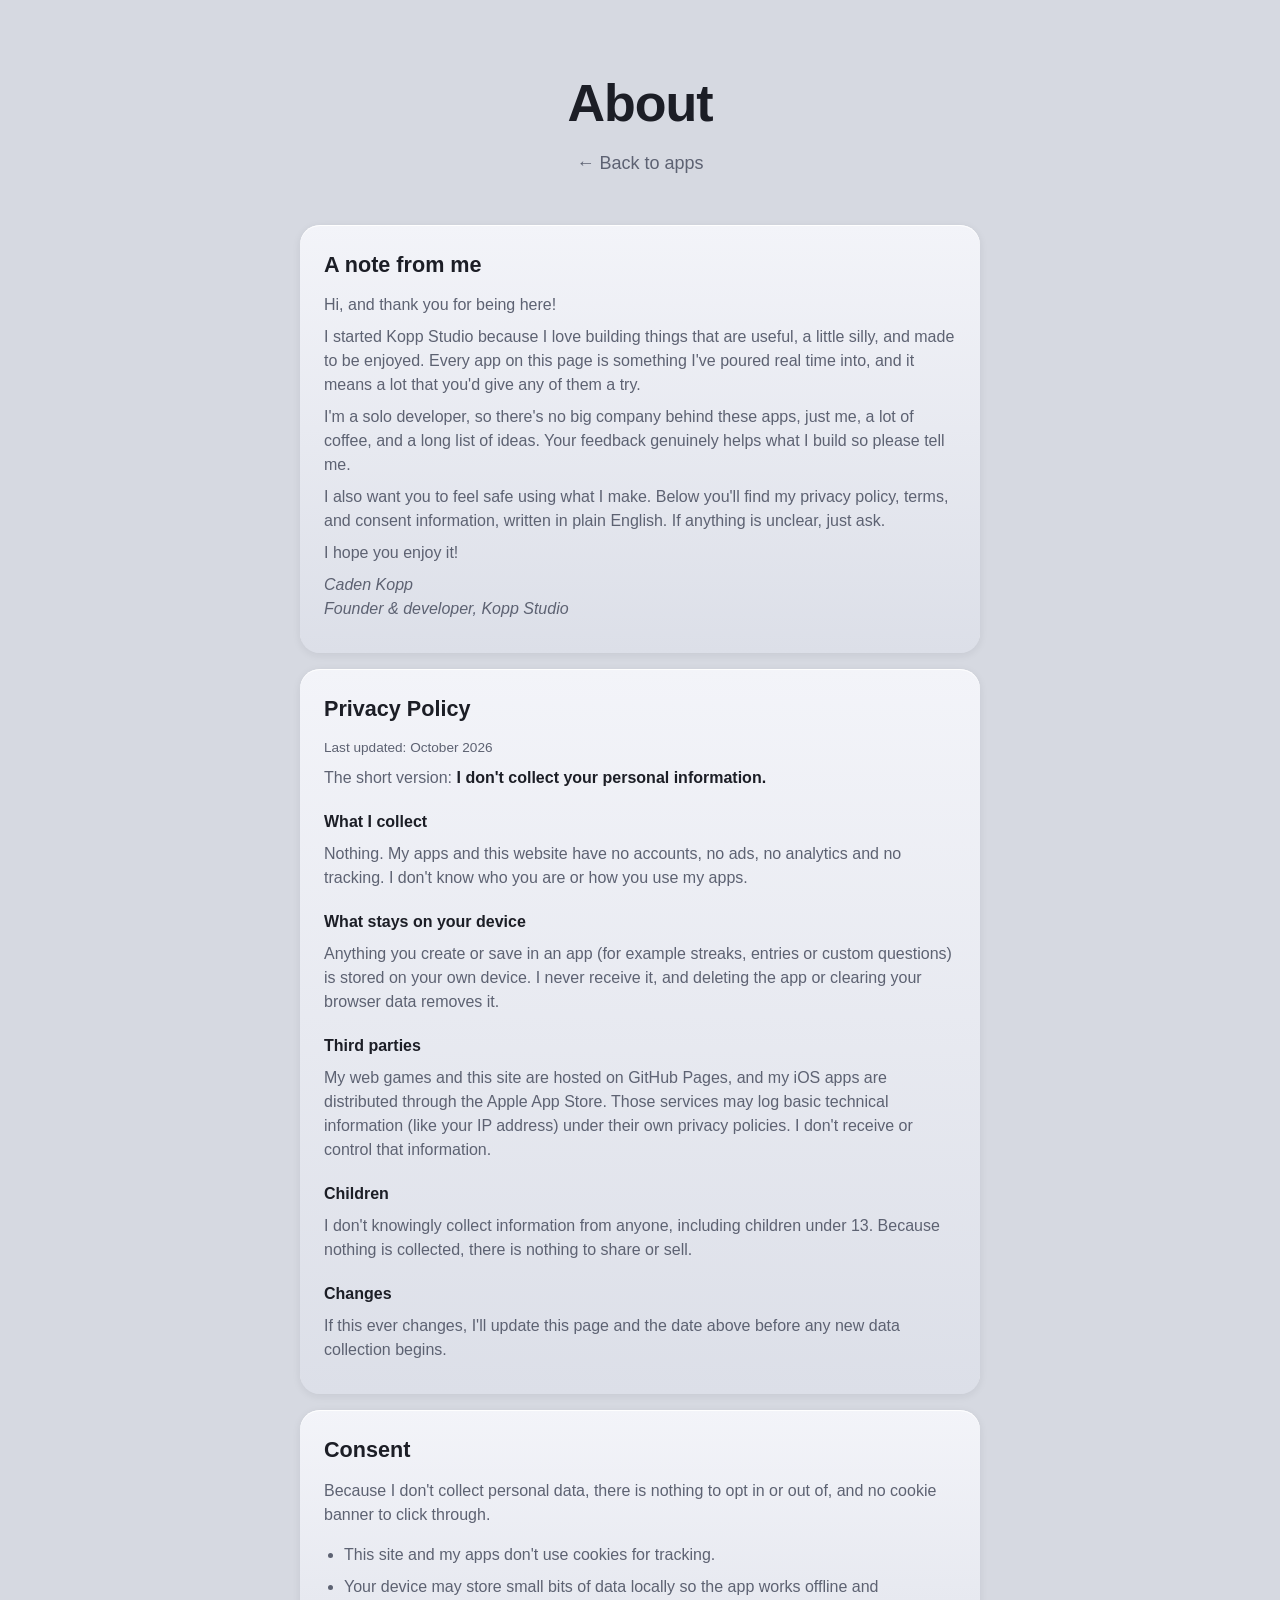
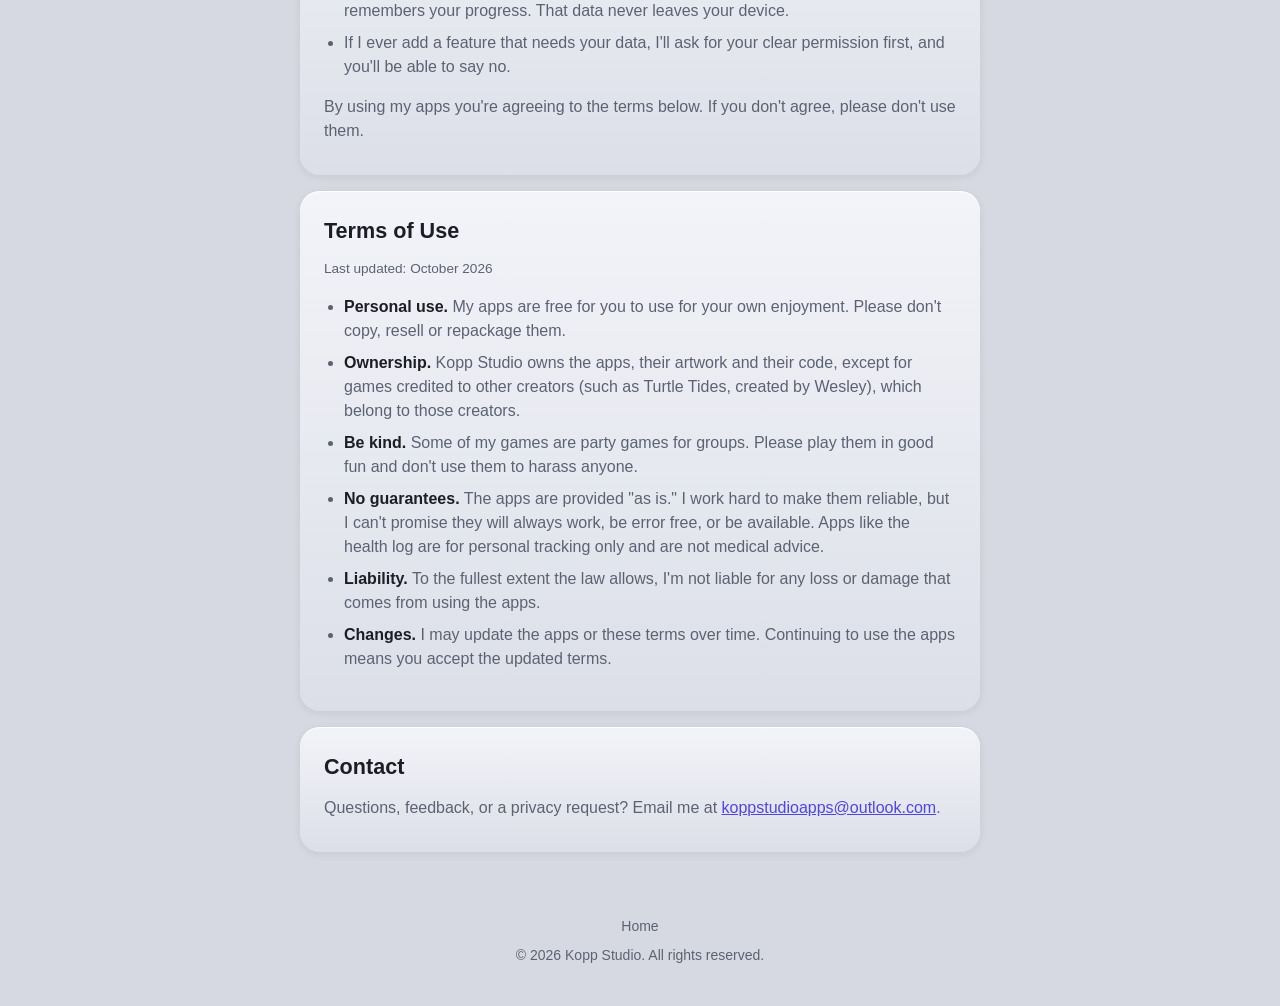
==== about.html @ 85da0cba "Add About page, footer link and copyright Co-Authored-By: Claude Sonnet 5.5 <noreply@anthropic.com>" ====
<!DOCTYPE html>
<html lang="en">
<head>
  <meta charset="utf-8">
  <meta name="viewport" content="width=device-width, initial-scale=1">
  <meta name="description" content="About Kopp Studio, plus privacy, consent and terms.">
  <title>About | Kopp Studio</title>
  <meta name="theme-color" content="#d6d9e1" media="(prefers-color-scheme: light)">
  <meta name="theme-color" content="#12141a" media="(prefers-color-scheme: dark)">
  <link rel="icon" type="image/png" sizes="32x32" href="icons/favicon-32.png">
  <link rel="apple-touch-icon" href="icons/apple-touch-icon.png">
  <link rel="stylesheet" href="style.css">
</head>
<body>
  <header class="site-header">
    <h1>About</h1>
    <p class="tagline"><a href="./">&larr; Back to apps</a></p>
  </header>

  <main class="doc">
    <section class="doc-card">
      <h2>A note from me</h2>
      <p>Hi, and thank you for being here!</p>
      <p>I started Kopp Studio because I love building things that are useful, a little silly, and made to be enjoyed. Every app on this page is something I've poured real time into, and it means a lot that you'd give any of them a try.</p>
      <p>I'm a solo developer, so there's no big company behind these apps, just me, a lot of coffee, and a long list of ideas. Your feedback genuinely helps what I build so please tell me.</p>
      <p>I also want you to feel safe using what I make. Below you'll find my privacy policy, terms, and consent information, written in plain English. If anything is unclear, just ask.</p>
      <p>I hope you enjoy it!</p>
      <p class="sign">Caden Kopp<br>Founder &amp; developer, Kopp Studio</p>
    </section>

    <section class="doc-card" id="privacy">
      <h2>Privacy Policy</h2>
      <p class="updated">Last updated: October 2026</p>
      <p>The short version: <strong>I don't collect your personal information.</strong></p>
      <h3>What I collect</h3>
      <p>Nothing. My apps and this website have no accounts, no ads, no analytics and no tracking. I don't know who you are or how you use my apps.</p>
      <h3>What stays on your device</h3>
      <p>Anything you create or save in an app (for example streaks, entries or custom questions) is stored on your own device. I never receive it, and deleting the app or clearing your browser data removes it.</p>
      <h3>Third parties</h3>
      <p>My web games and this site are hosted on GitHub Pages, and my iOS apps are distributed through the Apple App Store. Those services may log basic technical information (like your IP address) under their own privacy policies. I don't receive or control that information.</p>
      <h3>Children</h3>
      <p>I don't knowingly collect information from anyone, including children under 13. Because nothing is collected, there is nothing to share or sell.</p>
      <h3>Changes</h3>
      <p>If this ever changes, I'll update this page and the date above before any new data collection begins.</p>
    </section>

    <section class="doc-card" id="consent">
      <h2>Consent</h2>
      <p>Because I don't collect personal data, there is nothing to opt in or out of, and no cookie banner to click through.</p>
      <ul>
        <li>This site and my apps don't use cookies for tracking.</li>
        <li>Your device may store small bits of data locally so the app works offline and remembers your progress. That data never leaves your device.</li>
        <li>If I ever add a feature that needs your data, I'll ask for your clear permission first, and you'll be able to say no.</li>
      </ul>
      <p>By using my apps you're agreeing to the terms below. If you don't agree, please don't use them.</p>
    </section>

    <section class="doc-card" id="terms">
      <h2>Terms of Use</h2>
      <p class="updated">Last updated: October 2026</p>
      <ul>
        <li><strong>Personal use.</strong> My apps are free for you to use for your own enjoyment. Please don't copy, resell or repackage them.</li>
        <li><strong>Ownership.</strong> Kopp Studio owns the apps, their artwork and their code, except for games credited to other creators (such as Turtle Tides, created by Wesley), which belong to those creators.</li>
        <li><strong>Be kind.</strong> Some of my games are party games for groups. Please play them in good fun and don't use them to harass anyone.</li>
        <li><strong>No guarantees.</strong> The apps are provided "as is." I work hard to make them reliable, but I can't promise they will always work, be error free, or be available. Apps like the health log are for personal tracking only and are not medical advice.</li>
        <li><strong>Liability.</strong> To the fullest extent the law allows, I'm not liable for any loss or damage that comes from using the apps.</li>
        <li><strong>Changes.</strong> I may update the apps or these terms over time. Continuing to use the apps means you accept the updated terms.</li>
      </ul>
    </section>

    <section class="doc-card" id="contact">
      <h2>Contact</h2>
      <p>Questions, feedback, or a privacy request? Email me at <a href="mailto:koppstudioapps@outlook.com">koppstudioapps@outlook.com</a>.</p>
    </section>
  </main>

  <footer class="site-footer"><a href="./">Home</a>
    <p class="copyright">&copy; 2026 Kopp Studio. All rights reserved.</p>
  </footer>
</body>
</html>
---- style.css ----
:root {
  --bg: #d6d9e1;
  --card-bg: linear-gradient(180deg, #f3f4f9 0%, #dcdfe8 100%);
  --gloss: linear-gradient(180deg, rgba(255, 255, 255, 0.95), rgba(255, 255, 255, 0.3));
  --edge: rgba(255, 255, 255, 0.9);
  --text: #1c1e26;
  --muted: #5d6272;
  --accent: #4f46e5;
  --accent-hover: #4338ca;
  --shadow: 0 2px 8px rgba(20, 24, 40, 0.08);
  --shadow-hover: 0 12px 28px rgba(20, 24, 40, 0.16);
  --disabled-bg: #e6e8ef;
  --disabled-text: #8a8fa0;
}

@media (prefers-color-scheme: dark) {
  :root {
    --bg: #12141a;
    --card-bg: linear-gradient(180deg, #262a36 0%, #1a1d26 100%);
    --gloss: linear-gradient(180deg, rgba(255, 255, 255, 0.2), rgba(255, 255, 255, 0.03));
    --edge: rgba(255, 255, 255, 0.14);
    --text: #f1f2f6;
    --muted: #a3a8b8;
    --accent: #7c74ff;
    --accent-hover: #918bff;
    --shadow: 0 2px 8px rgba(0, 0, 0, 0.4);
    --shadow-hover: 0 12px 28px rgba(0, 0, 0, 0.55);
    --disabled-bg: #2a2e3a;
    --disabled-text: #7b8093;
  }
}

* { box-sizing: border-box; }

body {
  margin: 0;
  background: var(--bg);
  color: var(--text);
  font-family: -apple-system, BlinkMacSystemFont, "Segoe UI", Roboto, Helvetica, Arial, sans-serif;
  line-height: 1.5;
}

.site-header {
  text-align: center;
  padding: 4rem 1.25rem 2rem;
}

.site-header h1 {
  margin: 0;
  font-size: clamp(2rem, 6vw, 3.25rem);
  letter-spacing: -0.02em;
}

.tagline {
  margin: 0.5rem 0 0;
  font-size: 1.125rem;
  color: var(--muted);
}

main {
  max-width: 1100px;
  margin: 0 auto;
  padding: 1rem 1.25rem 4rem;
}

.app-grid {
  display: grid;
  grid-template-columns: 1fr;
  gap: 1rem;
}

@media (min-width: 700px) {
  .app-grid { grid-template-columns: repeat(2, 1fr); }
}

/* Keep a lone card from stretching across the whole page. */
.app-grid > .card:only-child {
  grid-column: 1 / -1;
  max-width: 480px;
  width: 100%;
  justify-self: center;
}

.card {
  display: flex;
  align-items: center;
  gap: 1rem;
  position: relative;
  isolation: isolate;
  overflow: hidden;
  padding: 1.1rem;
  color: inherit;
  text-decoration: none;
  background: var(--card-bg);
  border-radius: 1.25rem;
  box-shadow: var(--shadow), inset 0 1px 0 var(--edge);
  transition: transform 0.2s ease, box-shadow 0.2s ease;
}

/* Glossy highlight across the top half, cut on a diagonal like a reflection. */
.card::before {
  content: "";
  position: absolute;
  inset: 0 0 45% 0;
  z-index: -1;
  background: var(--gloss);
  clip-path: polygon(0 0, 100% 0, 100% 55%, 0 100%);
  pointer-events: none;
}

@media (hover: hover) {
  .card:hover {
    transform: translateY(-6px);
    box-shadow: var(--shadow-hover), inset 0 1px 0 var(--edge);
  }
}

.card-icon {
  flex: none;
  width: 64px;
  height: 64px;
  display: flex;
  align-items: center;
  justify-content: center;
  font-size: 3rem;
  line-height: 1;
}

.card-icon img {
  width: 100%;
  height: 100%;
  border-radius: 22%;
  object-fit: cover;
  box-shadow: 0 1px 4px rgba(0, 0, 0, 0.2);
}

.card-body {
  flex: 1;
  min-width: 0;
}

.card-name {
  margin: 0 0 0.25rem;
  font-size: 1.15rem;
}

.card-desc {
  margin: 0;
  color: var(--muted);
  font-size: 0.9rem;
  line-height: 1.4;
}

.btn {
  flex: none;
  white-space: nowrap;
  display: inline-block;
  padding: 0.4rem 1rem;
  font-size: 0.9rem;
  border-radius: 999px;
  background: var(--accent);
  color: #fff;
  font-weight: 600;
  text-decoration: none;
  transition: background 0.2s ease;
}

.chevron {
  flex: none;
  font-size: 2rem;
  line-height: 1;
  color: var(--muted);
  transition: transform 0.2s ease, color 0.2s ease;
}

.card:hover .chevron,
.card:focus-visible .chevron {
  color: var(--accent);
  transform: translateX(3px);
}

.card:focus-visible {
  outline: 3px solid var(--accent);
  outline-offset: 3px;
}

.btn.disabled {
  background: var(--disabled-bg);
  color: var(--disabled-text);
  cursor: default;
  user-select: none;
}

.noscript {
  text-align: center;
  color: var(--muted);
}

@media (max-width: 480px) {
  .btn { padding: 0.35rem 0.8rem; font-size: 0.8rem; }
}

.site-footer {
  text-align: center;
  padding: 0 1.25rem 2.5rem;
  font-size: 0.875rem;
}

.site-footer a,
.tagline a {
  color: var(--muted);
  text-decoration: none;
}

.site-footer a:hover,
.tagline a:hover { color: var(--accent); text-decoration: underline; }

.doc {
  max-width: 720px;
  display: grid;
  gap: 1rem;
}

.doc-card {
  padding: 1.5rem;
  background: var(--card-bg);
  border-radius: 1.25rem;
  box-shadow: var(--shadow), inset 0 1px 0 var(--edge);
}

.doc-card h2 { margin: 0 0 0.75rem; font-size: 1.35rem; }
.doc-card h3 { margin: 1.25rem 0 0.25rem; font-size: 1rem; }
.doc-card p, .doc-card li { color: var(--muted); }
.doc-card p { margin: 0.5rem 0; }
.doc-card ul { padding-left: 1.25rem; }
.doc-card li { margin: 0.5rem 0; }
.doc-card strong { color: var(--text); }
.doc-card a { color: var(--accent); }
.doc-card .updated { font-size: 0.85rem; }
.doc-card .sign { font-style: italic; }

.copyright {
  margin: 0.5rem 0 0;
  color: var(--muted);
}
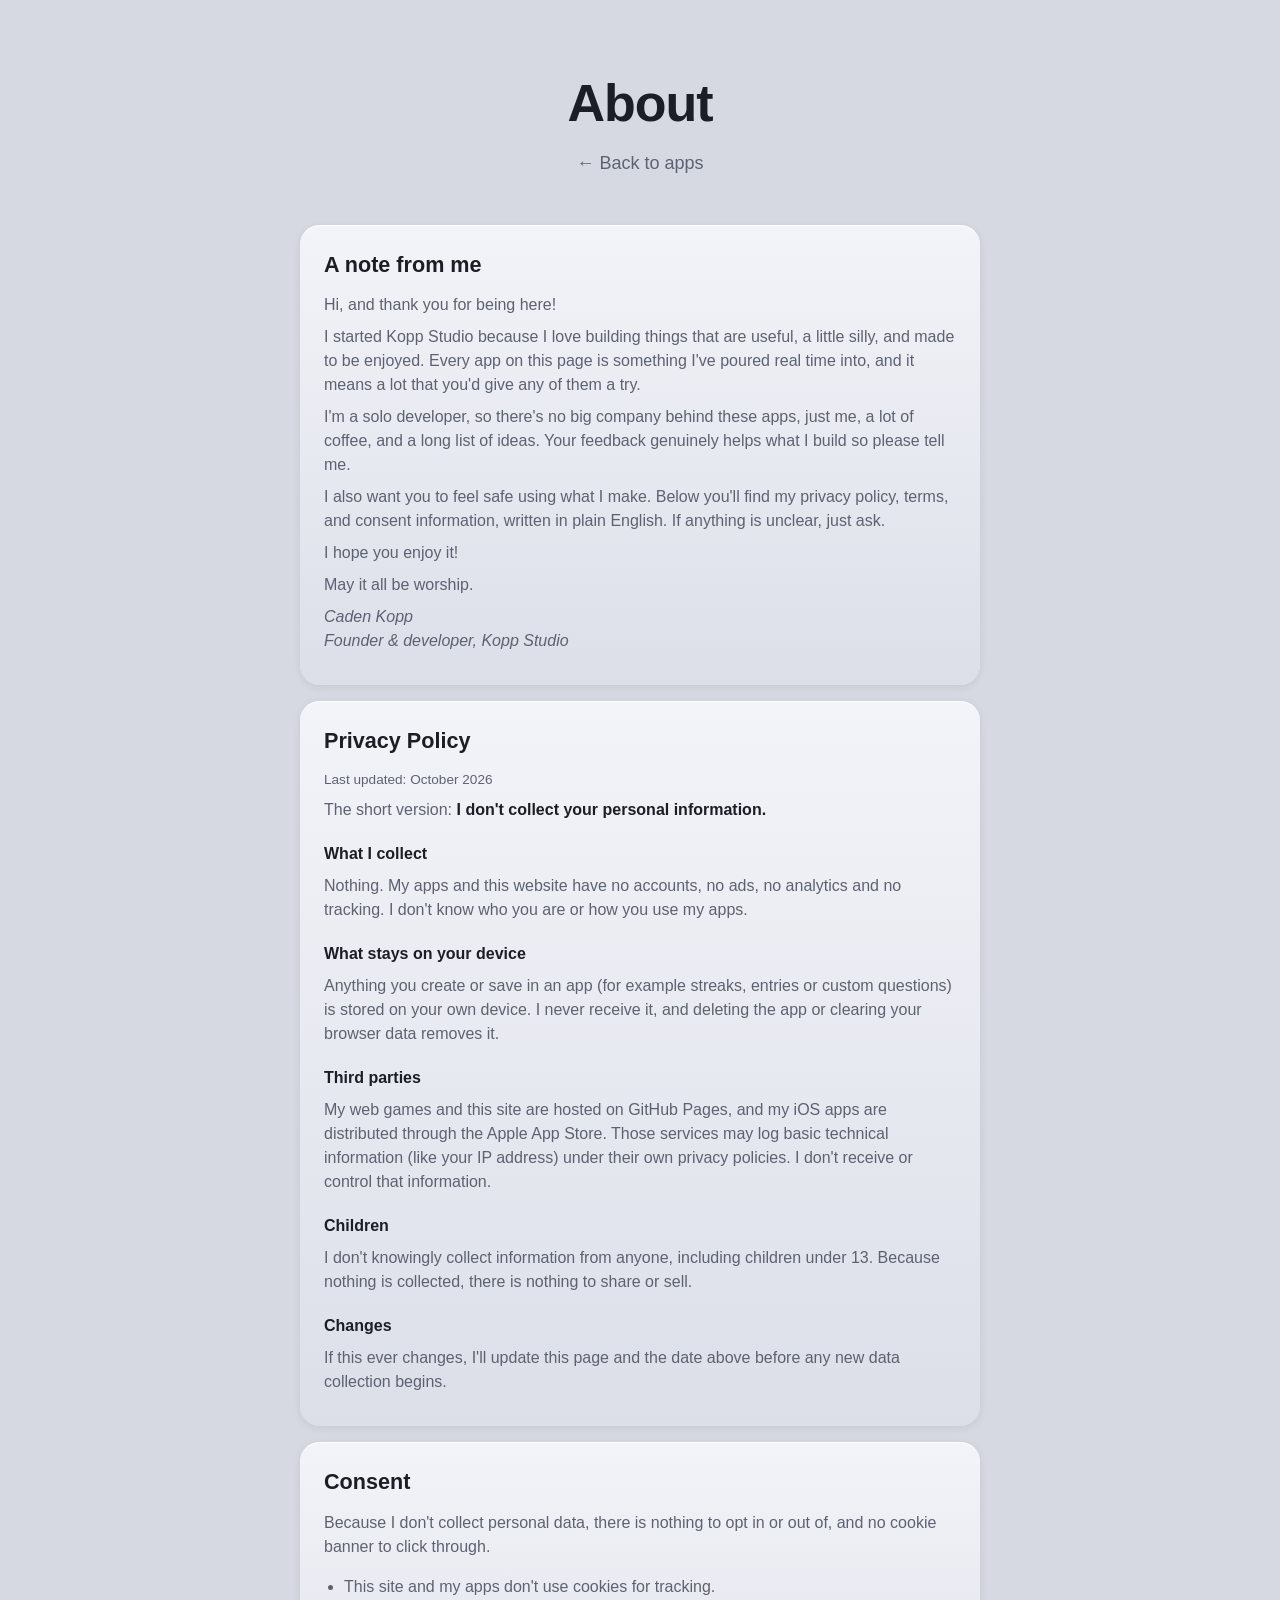
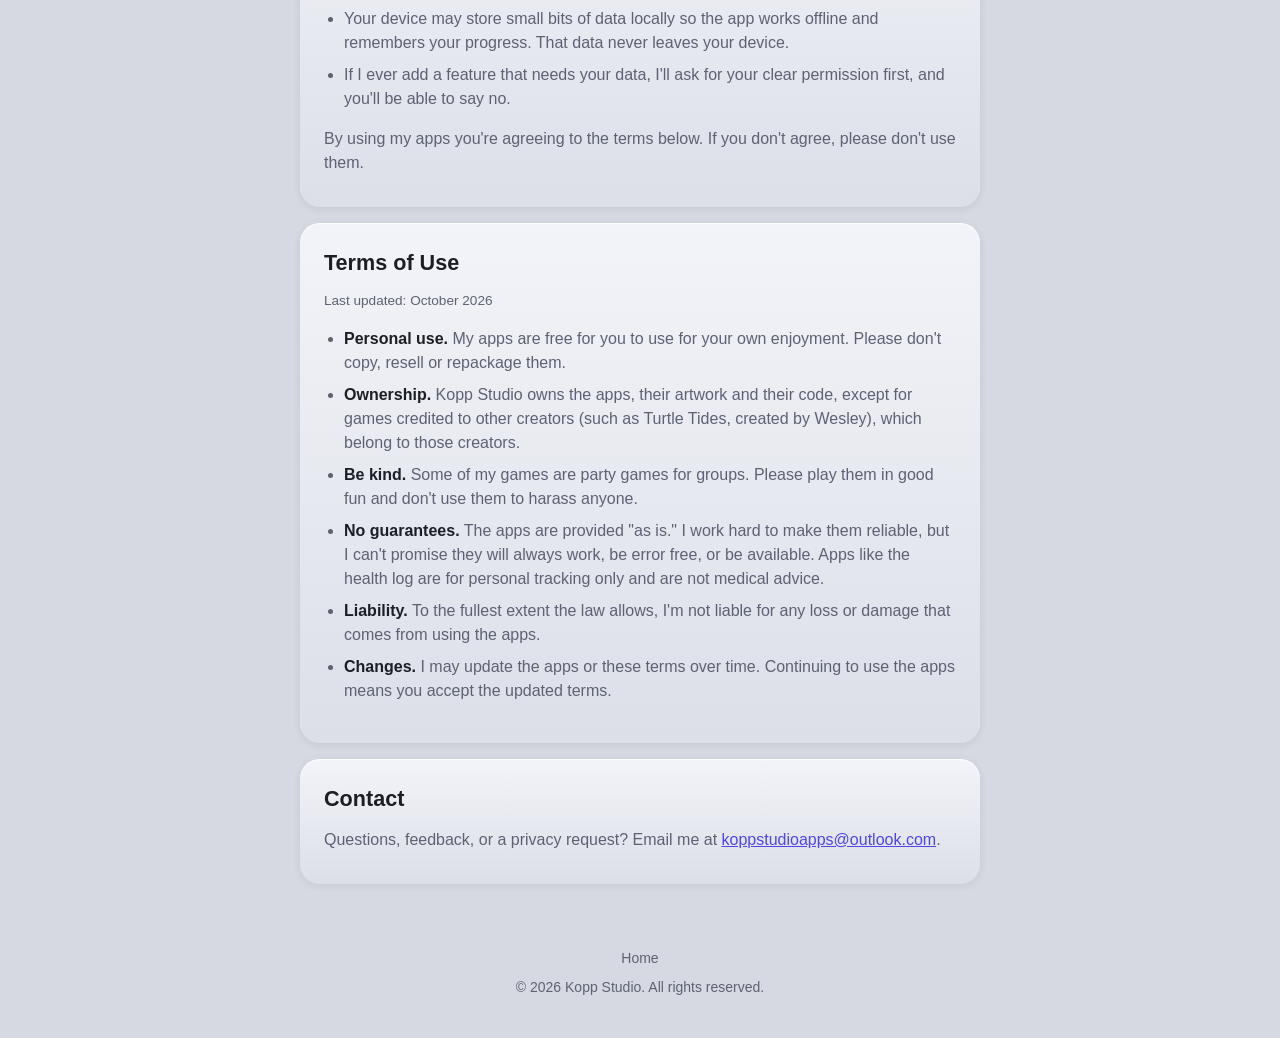
==== commit ca52ad96: "Add closing line to About note Co-Authored-By: Claude Sonnet 5.5 <noreply@anthropic.com>" ====
--- a/about.html
+++ b/about.html
@@ -25,6 +25,7 @@
       <p>I'm a solo developer, so there's no big company behind these apps, just me, a lot of coffee, and a long list of ideas. Your feedback genuinely helps what I build so please tell me.</p>
       <p>I also want you to feel safe using what I make. Below you'll find my privacy policy, terms, and consent information, written in plain English. If anything is unclear, just ask.</p>
       <p>I hope you enjoy it!</p>
+      <p>May it all be worship.</p>
       <p class="sign">Caden Kopp<br>Founder &amp; developer, Kopp Studio</p>
     </section>
 
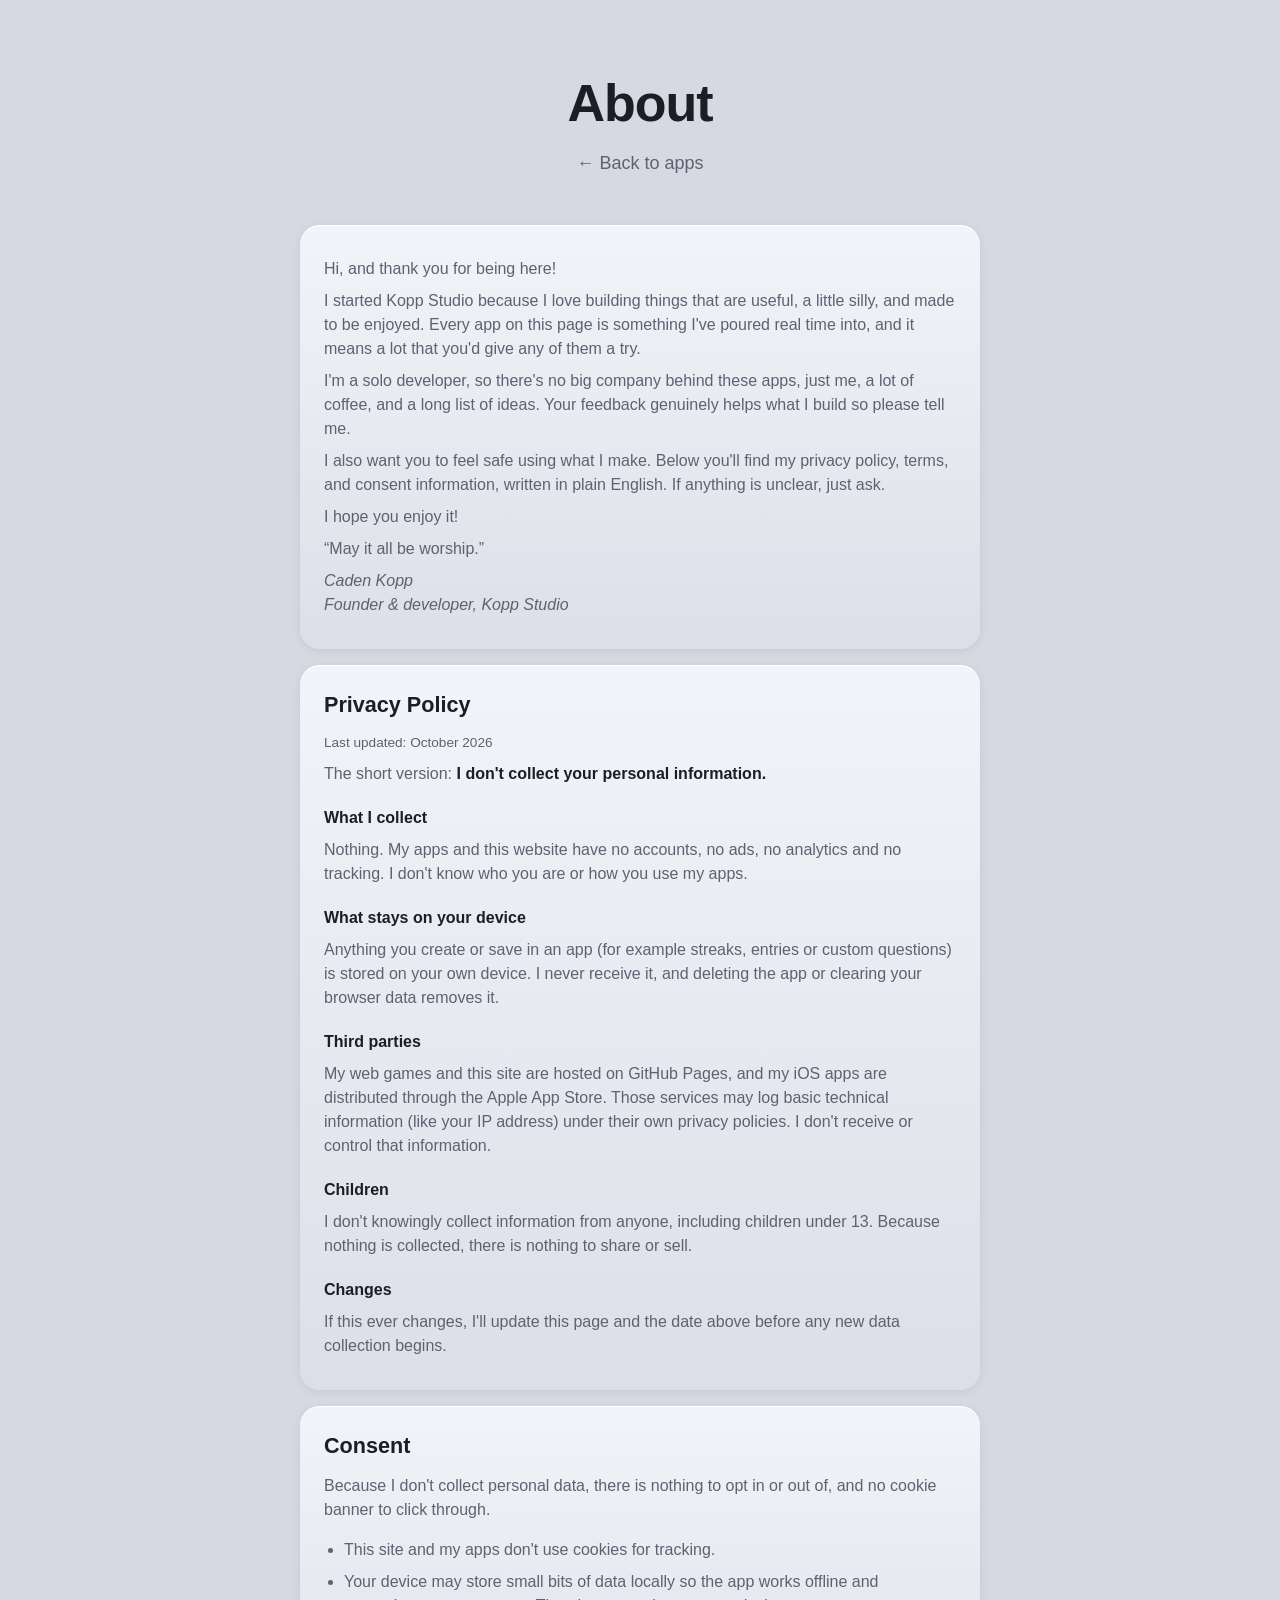
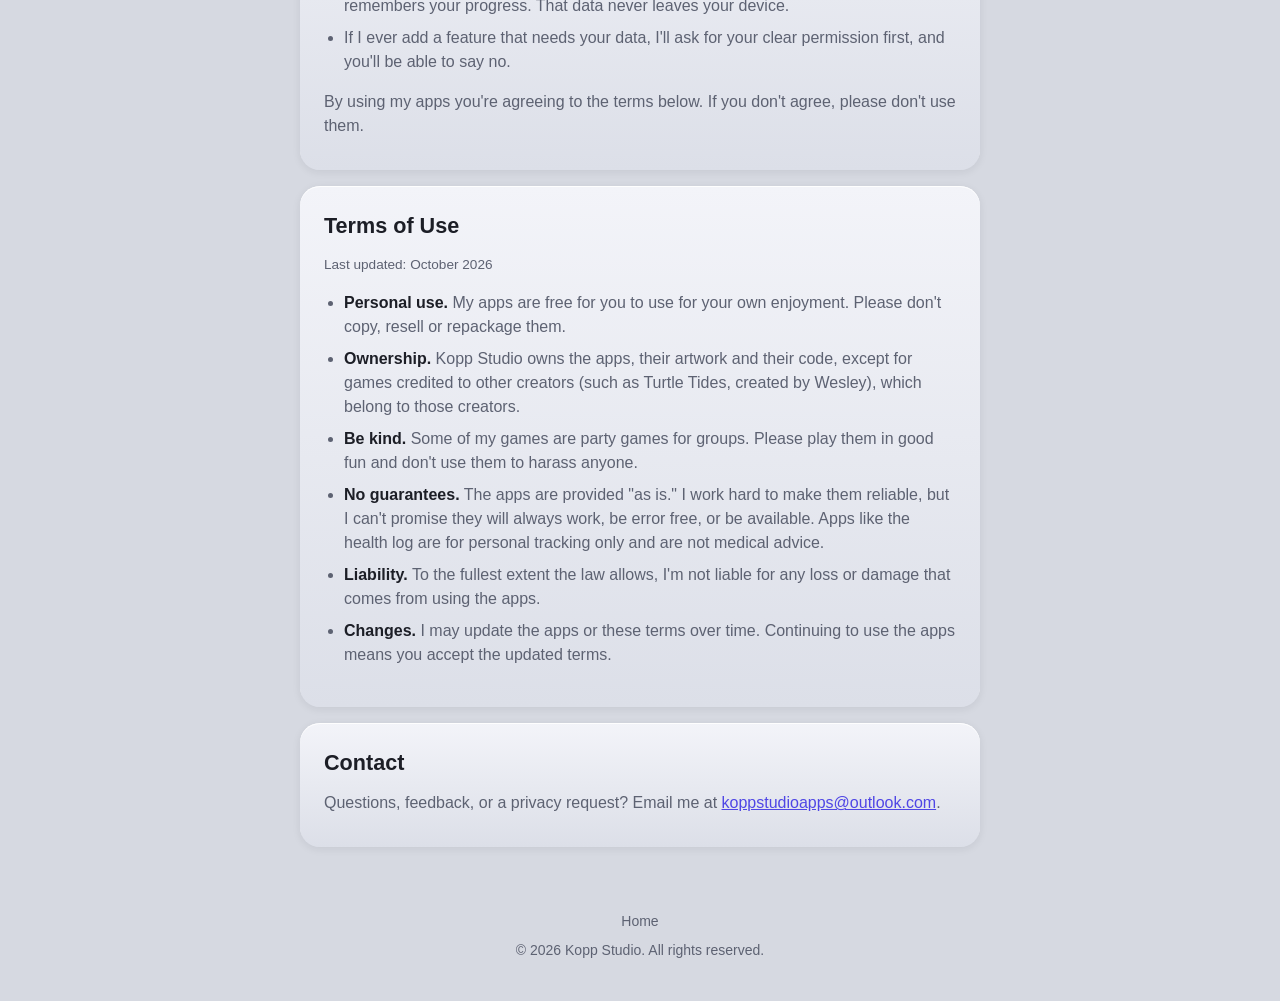
==== commit e7591cb9: "Quote closing line and drop note heading Co-Authored-By: Claude Sonnet 5.5 <noreply@anthropic.com>" ====
--- a/about.html
+++ b/about.html
@@ -19,13 +19,12 @@
 
   <main class="doc">
     <section class="doc-card">
-      <h2>A note from me</h2>
       <p>Hi, and thank you for being here!</p>
       <p>I started Kopp Studio because I love building things that are useful, a little silly, and made to be enjoyed. Every app on this page is something I've poured real time into, and it means a lot that you'd give any of them a try.</p>
       <p>I'm a solo developer, so there's no big company behind these apps, just me, a lot of coffee, and a long list of ideas. Your feedback genuinely helps what I build so please tell me.</p>
       <p>I also want you to feel safe using what I make. Below you'll find my privacy policy, terms, and consent information, written in plain English. If anything is unclear, just ask.</p>
       <p>I hope you enjoy it!</p>
-      <p>May it all be worship.</p>
+      <p>&ldquo;May it all be worship.&rdquo;</p>
       <p class="sign">Caden Kopp<br>Founder &amp; developer, Kopp Studio</p>
     </section>
 
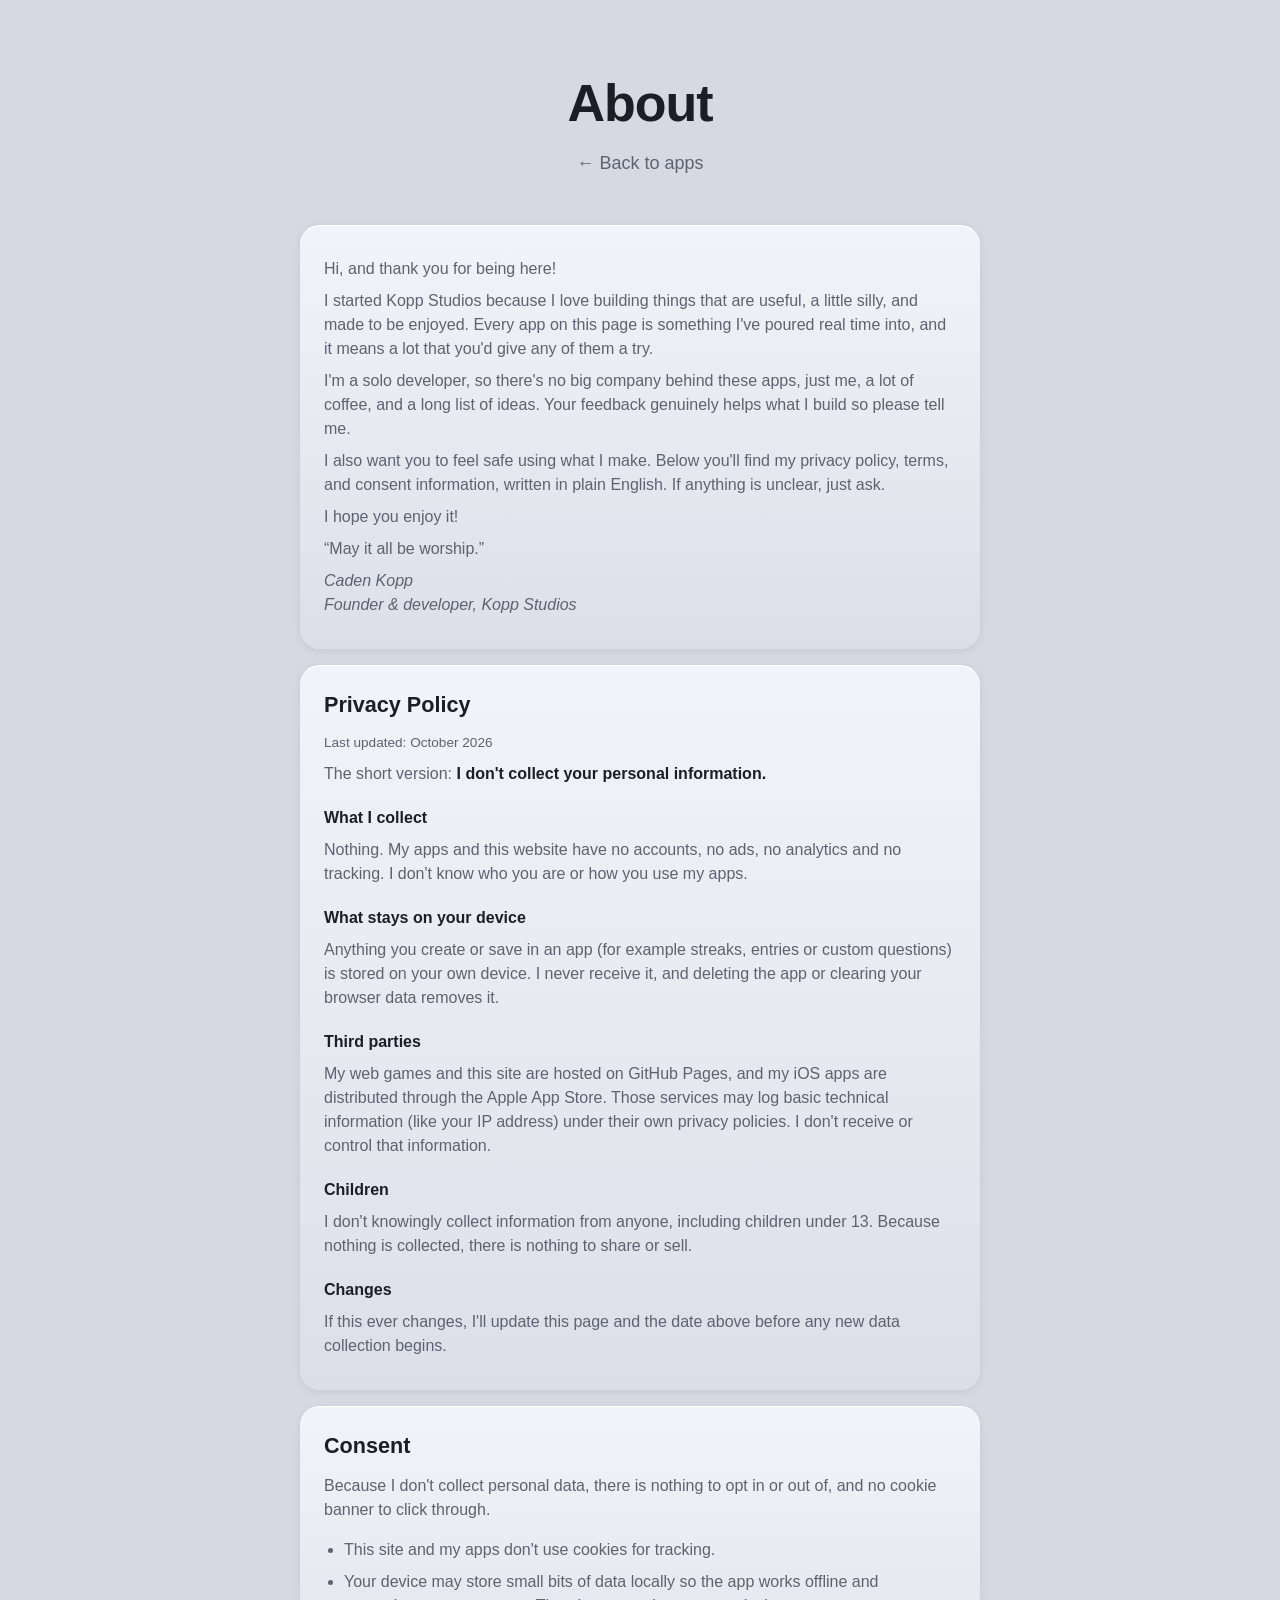
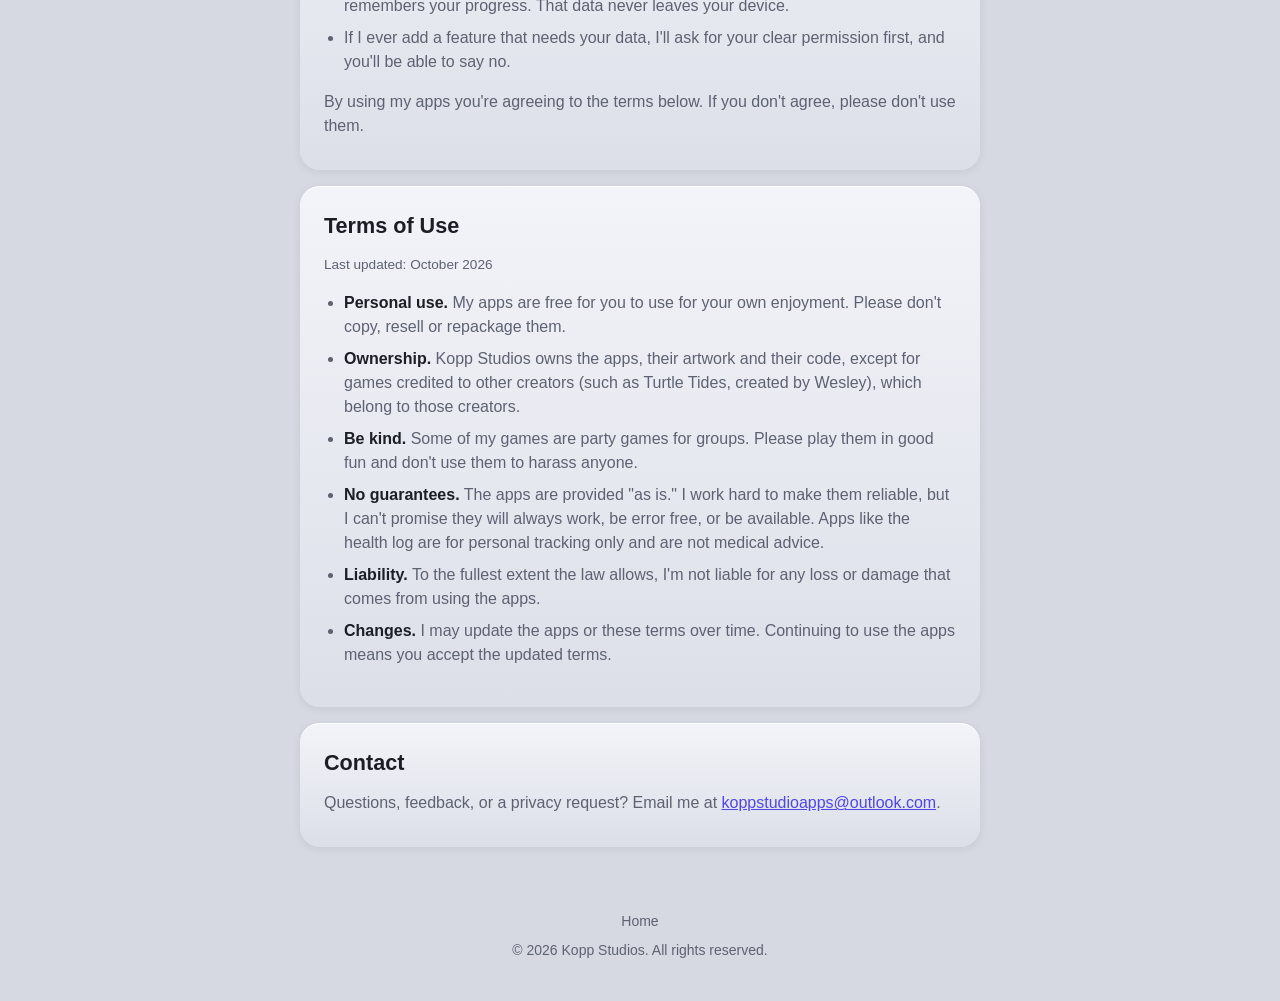
==== commit c66aa5fe: "Rebrand to Kopp Studios Co-Authored-By: Claude Sonnet 5.5 <noreply@anthropic.com>" ====
--- a/about.html
+++ b/about.html
@@ -3,8 +3,8 @@
 <head>
   <meta charset="utf-8">
   <meta name="viewport" content="width=device-width, initial-scale=1">
-  <meta name="description" content="About Kopp Studio, plus privacy, consent and terms.">
-  <title>About | Kopp Studio</title>
+  <meta name="description" content="About Kopp Studios, plus privacy, consent and terms.">
+  <title>About | Kopp Studios</title>
   <meta name="theme-color" content="#d6d9e1" media="(prefers-color-scheme: light)">
   <meta name="theme-color" content="#12141a" media="(prefers-color-scheme: dark)">
   <link rel="icon" type="image/png" sizes="32x32" href="icons/favicon-32.png">
@@ -20,12 +20,12 @@
   <main class="doc">
     <section class="doc-card">
       <p>Hi, and thank you for being here!</p>
-      <p>I started Kopp Studio because I love building things that are useful, a little silly, and made to be enjoyed. Every app on this page is something I've poured real time into, and it means a lot that you'd give any of them a try.</p>
+      <p>I started Kopp Studios because I love building things that are useful, a little silly, and made to be enjoyed. Every app on this page is something I've poured real time into, and it means a lot that you'd give any of them a try.</p>
       <p>I'm a solo developer, so there's no big company behind these apps, just me, a lot of coffee, and a long list of ideas. Your feedback genuinely helps what I build so please tell me.</p>
       <p>I also want you to feel safe using what I make. Below you'll find my privacy policy, terms, and consent information, written in plain English. If anything is unclear, just ask.</p>
       <p>I hope you enjoy it!</p>
       <p>&ldquo;May it all be worship.&rdquo;</p>
-      <p class="sign">Caden Kopp<br>Founder &amp; developer, Kopp Studio</p>
+      <p class="sign">Caden Kopp<br>Founder &amp; developer, Kopp Studios</p>
     </section>
 
     <section class="doc-card" id="privacy">
@@ -60,7 +60,7 @@
       <p class="updated">Last updated: October 2026</p>
       <ul>
         <li><strong>Personal use.</strong> My apps are free for you to use for your own enjoyment. Please don't copy, resell or repackage them.</li>
-        <li><strong>Ownership.</strong> Kopp Studio owns the apps, their artwork and their code, except for games credited to other creators (such as Turtle Tides, created by Wesley), which belong to those creators.</li>
+        <li><strong>Ownership.</strong> Kopp Studios owns the apps, their artwork and their code, except for games credited to other creators (such as Turtle Tides, created by Wesley), which belong to those creators.</li>
         <li><strong>Be kind.</strong> Some of my games are party games for groups. Please play them in good fun and don't use them to harass anyone.</li>
         <li><strong>No guarantees.</strong> The apps are provided "as is." I work hard to make them reliable, but I can't promise they will always work, be error free, or be available. Apps like the health log are for personal tracking only and are not medical advice.</li>
         <li><strong>Liability.</strong> To the fullest extent the law allows, I'm not liable for any loss or damage that comes from using the apps.</li>
@@ -75,7 +75,7 @@
   </main>
 
   <footer class="site-footer"><a href="./">Home</a>
-    <p class="copyright">&copy; 2026 Kopp Studio. All rights reserved.</p>
+    <p class="copyright">&copy; 2026 Kopp Studios. All rights reserved.</p>
   </footer>
 </body>
 </html>
--- a/style.css
+++ b/style.css
@@ -74,11 +74,50 @@
 }
 
 /* Keep a lone card from stretching across the whole page. */
-.app-grid > .card:only-child {
+.app-grid > .card-row:only-child {
   grid-column: 1 / -1;
   max-width: 480px;
   width: 100%;
   justify-self: center;
+}
+
+.card-row {
+  display: flex;
+  align-items: center;
+  gap: 0.5rem;
+}
+
+.card-row .card { flex: 1; min-width: 0; }
+
+.card-row.dragging { opacity: 0.35; }
+
+.drag-ghost {
+  position: fixed;
+  z-index: 100;
+  margin: 0;
+  pointer-events: none;
+  opacity: 0.95;
+  transform: scale(1.03);
+  filter: drop-shadow(0 12px 24px rgba(0, 0, 0, 0.3));
+}
+
+.drag-handle {
+  flex: none;
+  display: flex;
+  flex-direction: column;
+  justify-content: center;
+  gap: 4px;
+  padding: 0.75rem 0.4rem;
+  cursor: grab;
+  touch-action: none;
+  user-select: none;
+}
+
+.drag-handle span {
+  width: 18px;
+  height: 3px;
+  border-radius: 2px;
+  background: var(--muted);
 }
 
 .card {
